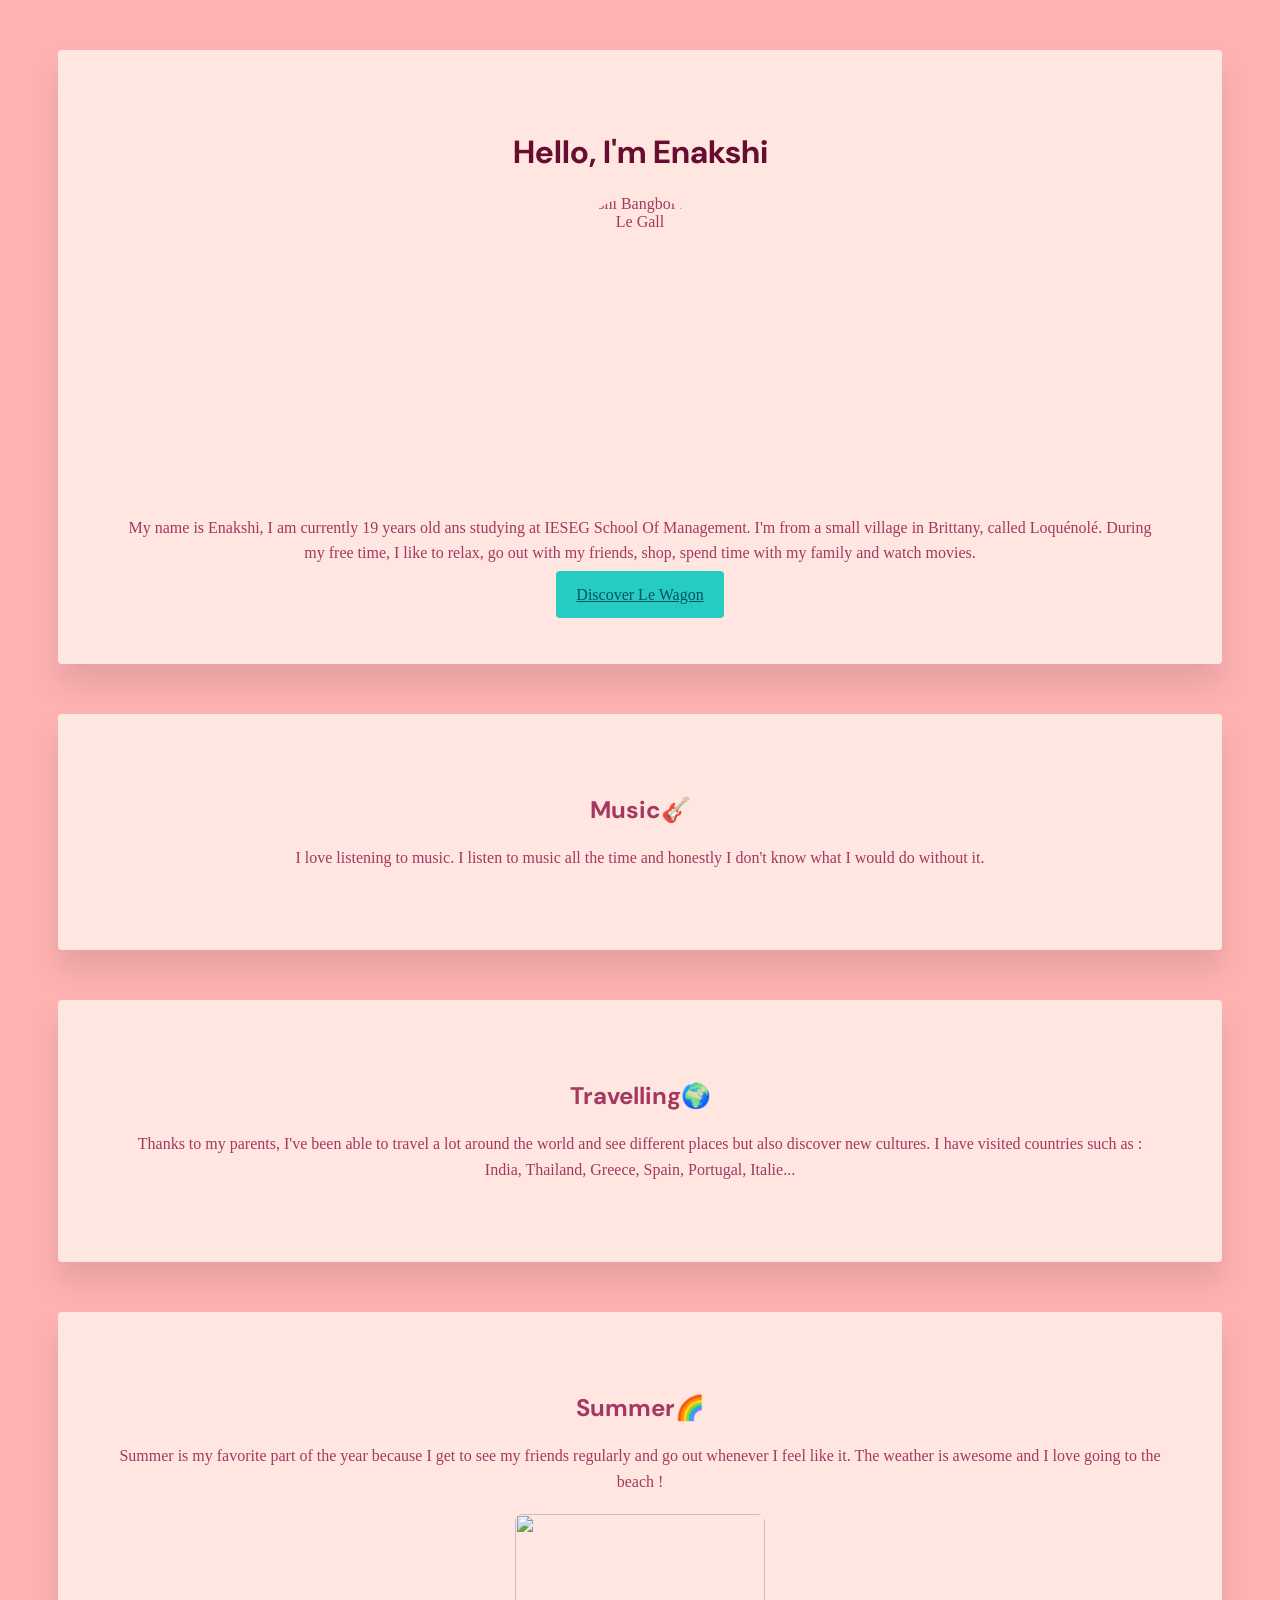
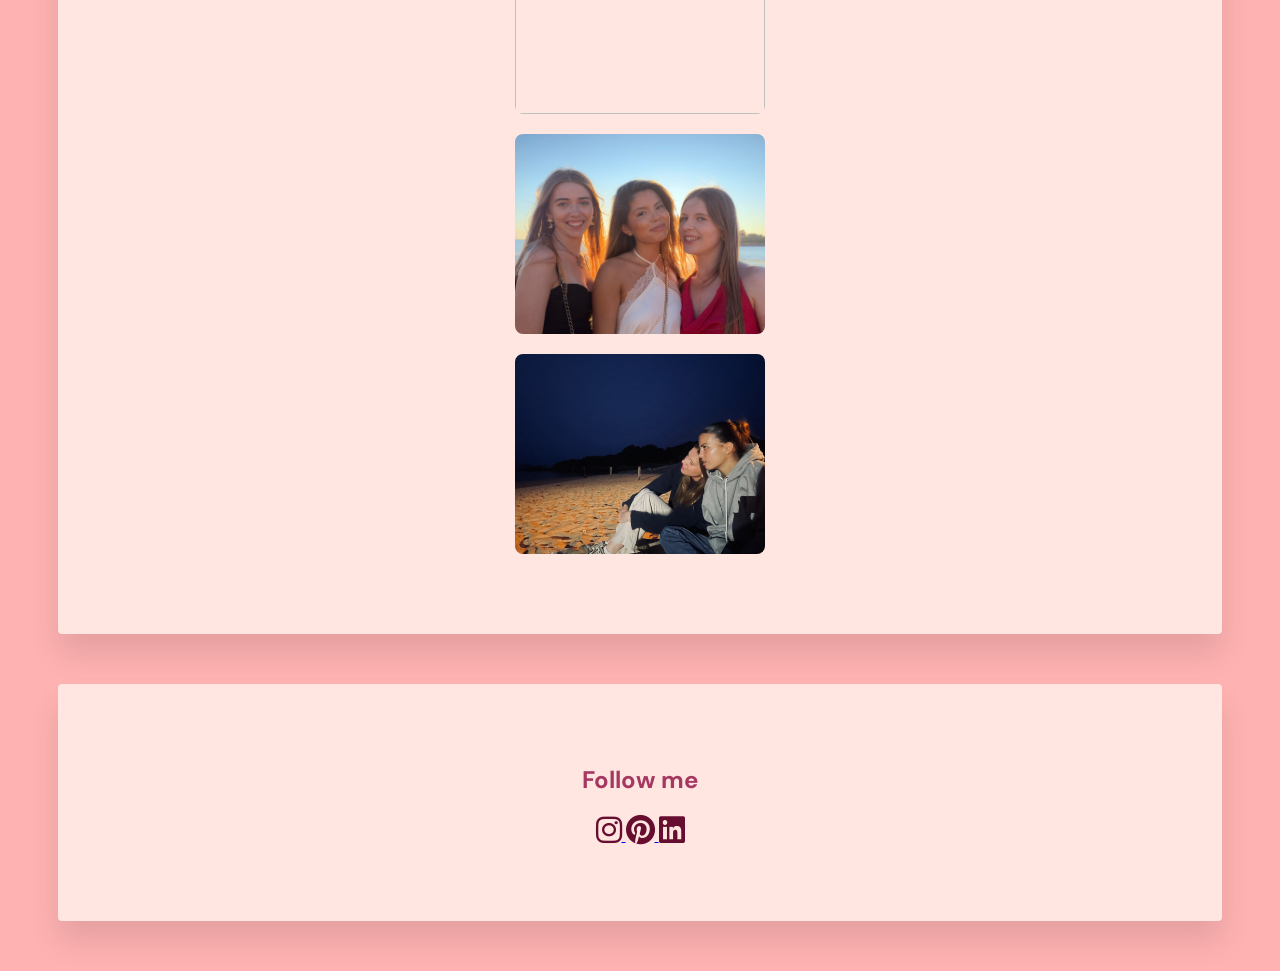
==== index.html @ fbe8c6b0 "Add files via upload" ====
<!DOCTYPE html>
<html>
	<head>
		<title>Enakshi Bangbol Sangma Le Gall's profile</title>
		<meta name="descrption" content="This is the profile of Enakshi">
		<meta charset="UTF-8">
		<link rel="stylesheet" href="https://cdnjs.cloudflare.com/ajax/libs/font-awesome/6.5.0/css/all.min.css">
		<link href="https://fonts.googleapis.com/css2?family=DM+Sans:ital,wght@0,400;0,700;1,400;1,700&display=swap" rel="stylesheet">
		<link rel="stylesheet" href="style.css">


</head>
		
		<body>

<div>
<h1>Hello, I'm Enakshi</h1>
<img src="images/profile.jpg" class="img-circle" alt="Enakshi Bangbol Sangma Le Gall" style="width: 200px; height: 300px; object-fit: cover; border-radius: 50%;">
<p>
	My name is Enakshi, I am currently 19 years old ans studying at IESEG School Of Management. I'm from a small village in Brittany, called Loquénolé. During my free time, I like to relax, go out with my friends, shop, spend time with my family and watch movies. 
</p>
<a href="https://www.lewagon.com" class="btn-orange">Discover Le Wagon</a>
</div> 

<div>
<h2>Music🎸</h2>
<p>
	I love listening to music. I listen to music all the time and honestly I don't know what I would do without it.
</p>
</div>		

<div>
<h2>Travelling🌍</h2>
<p>
	Thanks to my parents, I've been able to travel a lot around the world and see different places but also discover new cultures. I have visited countries such as : India, Thailand, Greece, Spain, Portugal, Italie...
</p>
</div>		

<div>	
<h2>Summer🌈</h2>
<p>
	Summer is my favorite part of the year because I get to see my friends regularly and go out whenever I feel like it. The weather is awesome and I love going to the beach !
<img src="images/plage.jpg"  width="50px" class="beach-photo" style="width: 250px; height: 200px; object-fit: cover; border-radius: 8px;">
<img src="images/santec.jpeg"  width="50px" class="beach-photo" style="width: 250px; height: 200px; object-fit: cover; border-radius: 8px;">
<img src="images/kelenn.jpeg" alt="beach-photo" style="width: 250px; height: 200px; object-fit: cover; border-radius: 8px;">
</p>
</p>
</div>	



<div>
	<h2>Follow me</h2>
	<ul class="list-inline">
		<li>
			<a href="https://www.instagram.com/enakshilegall/">
				<i class="fa-brands fa-instagram"></i>
			</a>
		</li>
		
		<li>
			<a href="https://fr.pinterest.com/enakshilegall/">
				<i class="fa-brands fa-pinterest"></i>
			</a>
		</li>
		<li>
			<a href="https://www.linkedin.com/in/enakshi-bangbol-sangma-le-gall-4aaab5387/">
				<i class="fa-brands fa-linkedin"></i>
			</a>
		</li>
    </ul>
</div>





		</body>

		</html>
---- style.css ----
body {
	background-color: #FFB2B2;
	color: #A53860;
	font-family: "Lora", serif;
	font-size: 16px;
}

h1, h2, h3 {
	 font-family: 'DM Sans', sans-serif;
}	
 
h1{
	color: #670D2F;
}
h1:hover{
	color: #FF4F0F;
}

h2{
	color: #A53860;
}
h2:hover{
	color: #FF4F0F;
}

a{}
 
a:hover {
	color: orange;
}



@media (max-width: 760px) {
	.container: {
		width: 600px;
	}
}

@media (max-width: 500px) {
	.container: {
		width: 400px;
	}
}

.img-circle {
 	border-radius: 50%;
 }

 img {
  display: block;    
  margin: 20px auto; 
  width: 80%;        
}


div {
 	background: #FFE6E1;
 	padding: 60px;
 	margin: 50px ;
 	box-shadow: 0px 20px 30px rgba(0,0,0,0.1);
 	border-radius: 4px;
 	text-align: center;
 }


.container {
	width: 700px;
	margin: 40px auto;
}

.btn-orange {
  background-color: #26CCC2; 
  color: #005461;             
  padding: 15px 20px;        
  border-radius: 4px;        
}

.btn-orange:hover {
  color: white;              
  opacity: 0.8;              
}


.list-inline {
  list-style: none;      
  padding-left: 0px; 
  gap: 20px;    
}

.list-inline li {
	display: inline;
}

.list-inline i {
	font-size: 30px;
	color: #670D2F;
}

.list-inline i:hover {
	font-size: 50px;
	color:#FF4F0F;
}

p {
  line-height: 1.6;   
  margin-bottom: 20px; 
}
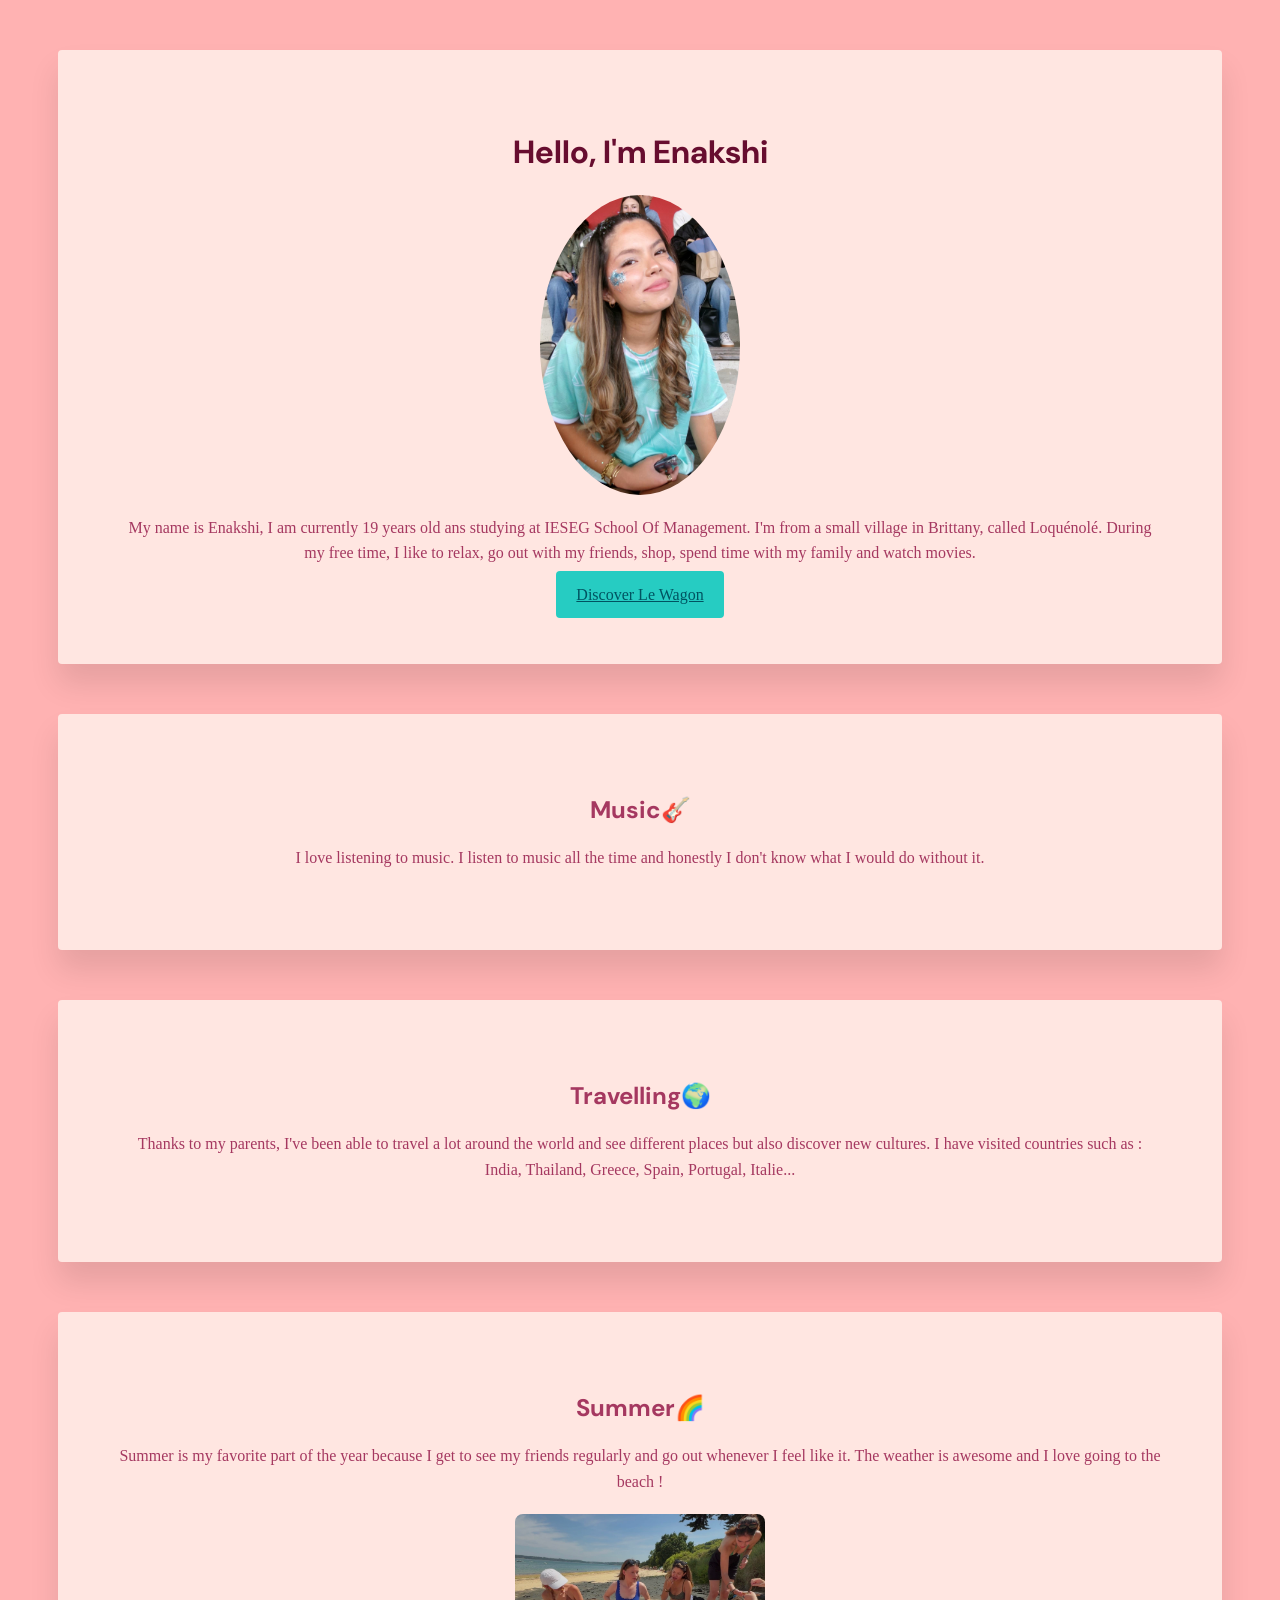
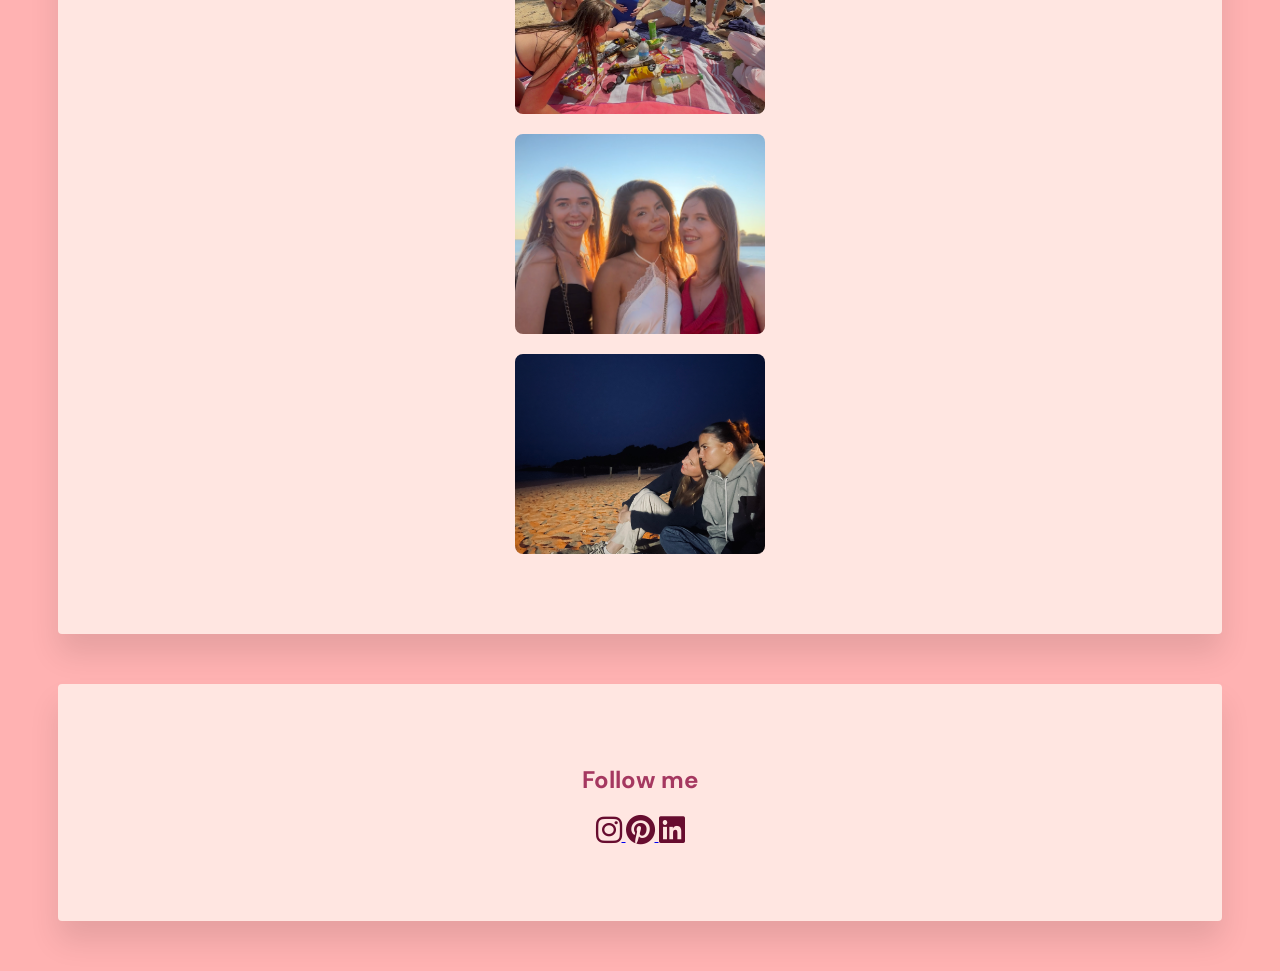
==== commit 3dc71517: "Add files via upload" ====
--- a/index.html
+++ b/index.html
@@ -15,7 +15,7 @@
 
 <div>
 <h1>Hello, I'm Enakshi</h1>
-<img src="images/profile.jpg" class="img-circle" alt="Enakshi Bangbol Sangma Le Gall" style="width: 200px; height: 300px; object-fit: cover; border-radius: 50%;">
+<img src="images/profile.JPG" class="img-circle" alt="Enakshi Bangbol Sangma Le Gall" style="width: 200px; height: 300px; object-fit: cover; border-radius: 50%;">
 <p>
 	My name is Enakshi, I am currently 19 years old ans studying at IESEG School Of Management. I'm from a small village in Brittany, called Loquénolé. During my free time, I like to relax, go out with my friends, shop, spend time with my family and watch movies. 
 </p>
@@ -40,8 +40,8 @@
 <h2>Summer🌈</h2>
 <p>
 	Summer is my favorite part of the year because I get to see my friends regularly and go out whenever I feel like it. The weather is awesome and I love going to the beach !
-<img src="images/plage.jpg"  width="50px" class="beach-photo" style="width: 250px; height: 200px; object-fit: cover; border-radius: 8px;">
-<img src="images/santec.jpeg"  width="50px" class="beach-photo" style="width: 250px; height: 200px; object-fit: cover; border-radius: 8px;">
+<img src="images/plage.JPG" class="beach-photo" style="width: 250px; height: 200px; object-fit: cover; border-radius: 8px;">
+<img src="images/santec.jpeg" class="beach-photo" style="width: 250px; height: 200px; object-fit: cover; border-radius: 8px;">
 <img src="images/kelenn.jpeg" alt="beach-photo" style="width: 250px; height: 200px; object-fit: cover; border-radius: 8px;">
 </p>
 </p>
